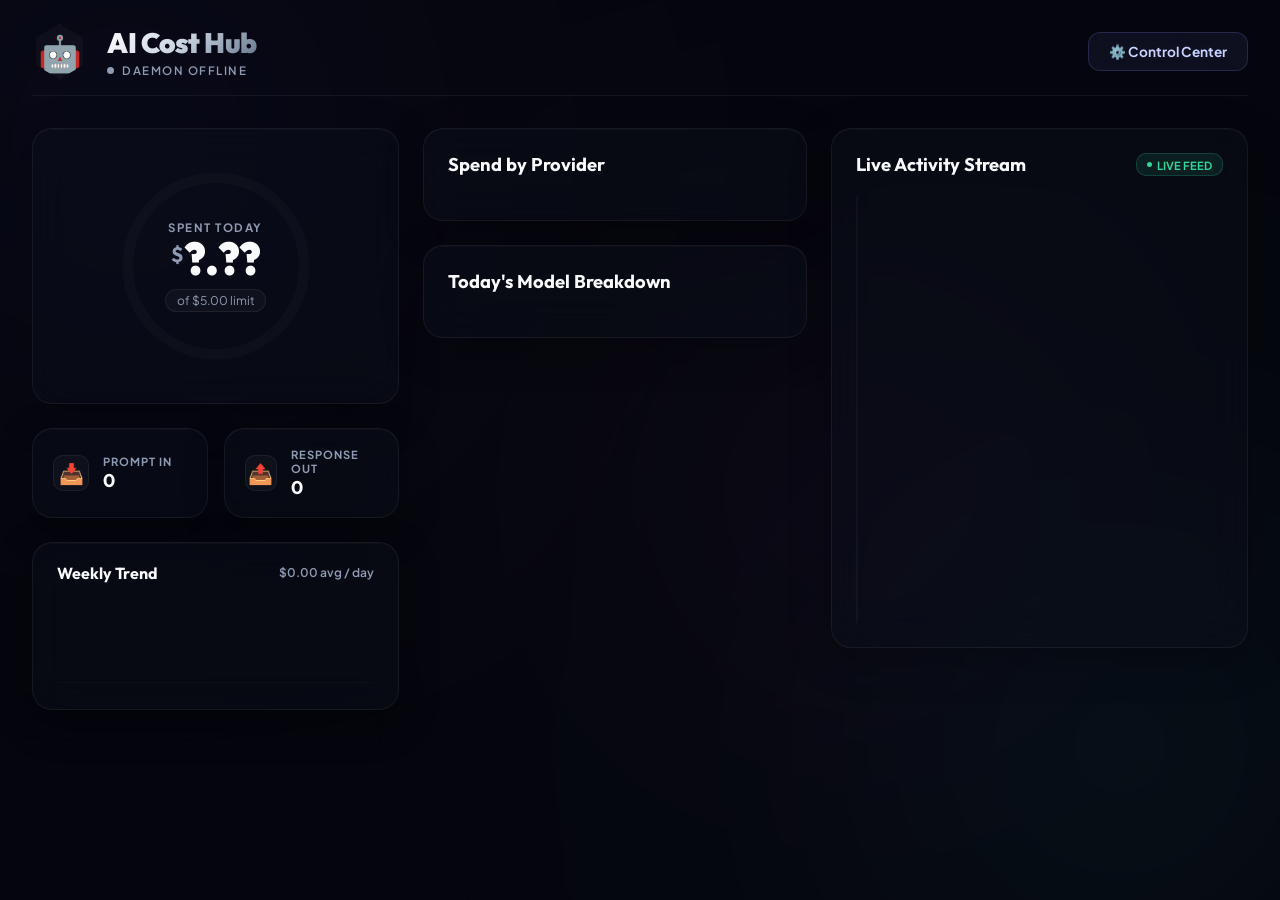
==== index.html @ 73c2254a "Initial commit: AI Usage Cost Tracker application with native menu bar GUI and redesigned glassmorph" ====
<!DOCTYPE html>
<html lang="en">
<head>
    <meta charset="UTF-8">
    <meta name="viewport" content="width=device-width, initial-scale=1.0">
    <title>AI Cost Hub</title>
    <link rel="preconnect" href="https://fonts.googleapis.com">
    <link rel="preconnect" href="https://fonts.gstatic.com" crossorigin>
    <link href="https://fonts.googleapis.com/css2?family=Outfit:wght@300;400;500;700;900&family=Plus+Jakarta+Sans:wght@300;400;600;700&display=swap" rel="stylesheet">
    <link rel="stylesheet" href="index.css">
</head>
<body class="dark-theme">
    <!-- Shifting background orbs -->
    <div class="glass-bg">
        <div class="orb orb-1"></div>
        <div class="orb orb-2"></div>
        <div class="orb orb-3"></div>
    </div>

    <div class="app-wrapper">
        <!-- Header -->
        <header class="main-header">
            <div class="header-brand">
                <div class="icon-hexagon">🤖</div>
                <div class="brand-info">
                    <h1>AI Cost Hub</h1>
                    <div class="status-indicator">
                        <span id="statusOrb" class="status-orb glowing-green"></span>
                        <span id="statusText" class="status-label">Active Monitoring</span>
                    </div>
                </div>
            </div>
            <div class="header-actions">
                <button id="toggleSettingsBtn" class="btn btn-glass-primary">⚙️ Control Center</button>
            </div>
        </header>

        <!-- 3-Column Dashboard Layout -->
        <main class="hub-grid">
            <!-- Left: Hero Analytics (Budget & Trend) -->
            <section class="grid-column column-hero">
                <!-- Radial Budget Ring -->
                <div class="card card-radial-spend">
                    <div class="dial-wrapper">
                        <svg class="radial-svg" viewBox="0 0 100 100">
                            <circle class="track-bg" cx="50" cy="50" r="42"></circle>
                            <circle id="progressCircle" class="track-progress" cx="50" cy="50" r="42"></circle>
                        </svg>
                        <div class="dial-content">
                            <span class="currency-tag">Spent Today</span>
                            <div class="readout-wrapper">
                                <span class="neon-dollar">$</span>
                                <h2 id="todayCost" class="glowing-text">0.00</h2>
                            </div>
                            <span class="budget-limit">of $<span id="dailyBudgetLabel">5.00</span> limit</span>
                        </div>
                    </div>
                </div>

                <!-- Primary Metrics Pills -->
                <div class="compact-metrics">
                    <div class="card card-mini-metric">
                        <span class="emoji">📥</span>
                        <div class="metric-text">
                            <h4>Prompt In</h4>
                            <p id="totalInputTokens">0</p>
                        </div>
                    </div>
                    <div class="card card-mini-metric">
                        <span class="emoji">📤</span>
                        <div class="metric-text">
                            <h4>Response Out</h4>
                            <p id="totalOutputTokens">0</p>
                        </div>
                    </div>
                </div>

                <!-- 7-Day Trend Sparkline -->
                <div class="card card-sparkline">
                    <div class="sparkline-header">
                        <h3>Weekly Trend</h3>
                        <span id="weeklyAverage" class="sparkline-subtext">$0.00 avg / day</span>
                    </div>
                    <div class="sparkline-container">
                        <svg id="trendSvg" viewBox="0 0 300 100" preserveAspectRatio="none">
                            <defs>
                                <linearGradient id="sparklineGrad" x1="0" y1="0" x2="0" y2="1">
                                    <stop offset="0%" stop-color="var(--color-primary)" stop-opacity="0.25"></stop>
                                    <stop offset="100%" stop-color="var(--color-primary)" stop-opacity="0.00"></stop>
                                </linearGradient>
                            </defs>
                            <path id="trendArea" fill="url(#sparklineGrad)" d=""></path>
                            <path id="trendPath" fill="none" stroke="var(--color-primary)" stroke-width="2.5" stroke-linecap="round" d=""></path>
                        </svg>
                        <div class="sparkline-days" id="sparklineDays">
                            <!-- Filled dynamically by JS -->
                        </div>
                    </div>
                </div>
            </section>

            <!-- Center: Spend Distribution & Share -->
            <section class="grid-column column-insights">
                <!-- Providers Progress -->
                <div class="card card-providers">
                    <h3>Spend by Provider</h3>
                    <div class="providers-stack" id="providersList">
                        <!-- Filled by JS -->
                    </div>
                </div>

                <!-- Models Bar Chart -->
                <div class="card card-models-bar">
                    <h3>Today's Model Breakdown</h3>
                    <div class="chart-scroll-area" id="modelsBreakdownChart">
                        <!-- Filled by JS -->
                    </div>
                </div>
            </section>

            <!-- Right: Real-time Activity Timeline -->
            <section class="grid-column column-timeline">
                <div class="card card-timeline">
                    <div class="card-timeline-header">
                        <h3>Live Activity Stream</h3>
                        <span class="live-tag"><span class="pulse-dot"></span> Live Feed</span>
                    </div>
                    <div class="timeline-container" id="activityTimeline">
                        <!-- Vertical timeline list filled by JS -->
                    </div>
                </div>
            </section>
        </main>
    </div>

    <!-- Slide-out Control Center Drawer -->
    <div id="settingsDrawer" class="drawer-overlay">
        <div class="drawer-panel">
            <header class="drawer-header">
                <h2>Control Center</h2>
                <button id="closeSettingsBtn" class="btn-close">✕</button>
            </header>

            <div class="drawer-content">
                <!-- Config Budget -->
                <div class="drawer-section">
                    <h3>Budget Allocation</h3>
                    <form id="configForm" class="drawer-form">
                        <div class="form-row">
                            <div class="input-glow-group">
                                <span class="prefix">$</span>
                                <input type="number" step="0.01" min="0.10" id="dailyBudgetInput" placeholder="5.00">
                            </div>
                            <button type="submit" class="btn btn-primary">Save Limit</button>
                        </div>
                    </form>
                </div>

                <!-- Pricing Overrides -->
                <div class="drawer-section">
                    <h3>Model Rate Overrides</h3>
                    <form id="overrideForm" class="override-drawer-form">
                        <input type="text" id="overrideModel" placeholder="Model Name (e.g. gpt-4o)" required>
                        <div class="input-grid-row">
                            <div class="input-glow-group-sm">
                                <input type="number" step="0.01" id="overrideInputRate" placeholder="Input $/M" required>
                            </div>
                            <div class="input-glow-group-sm">
                                <input type="number" step="0.01" id="overrideOutputRate" placeholder="Output $/M" required>
                            </div>
                        </div>
                        <button type="submit" class="btn btn-secondary-glow">+ Register Override</button>
                    </form>

                    <div class="overrides-scroll-list">
                        <table class="drawer-table">
                            <thead>
                                <tr>
                                    <th>Model</th>
                                    <th>In ($/M)</th>
                                    <th>Out ($/M)</th>
                                    <th></th>
                                </tr>
                            </thead>
                            <tbody id="overridesList">
                                <!-- Filled by JS -->
                            </tbody>
                        </table>
                    </div>
                </div>

                <!-- Action Triggers -->
                <div class="drawer-section drawer-actions-section">
                    <h3>Maintenance Controls</h3>
                    <div class="drawer-action-buttons">
                        <button id="syncBtn" class="btn btn-action-secondary">🔄 Sync Claude Logs</button>
                        <button id="resetBtn" class="btn btn-action-danger">🗑️ Clear Today's Stats</button>
                    </div>
                </div>
            </div>
        </div>
    </div>

    <!-- Script Import -->
    <script src="dashboard.js"></script>
</body>
</html>
---- index.css ----
/* AI Cost Hub - Core Design System & Styling */

:root {
    /* Color Palette */
    --bg-void: #05060d;
    --card-fill: rgba(13, 17, 28, 0.45);
    --card-border: rgba(255, 255, 255, 0.06);
    --card-border-glow: rgba(99, 102, 241, 0.15);
    
    --text-main: #f8fafc;
    --text-muted: #8e9bb3;
    
    --color-primary: #818cf8; /* Electric Indigo */
    --color-primary-glow: rgba(129, 140, 248, 0.35);
    
    --color-success: #34d399; /* Mint Green */
    --color-success-glow: rgba(52, 211, 153, 0.25);
    
    --color-warning: #fbbf24; /* Amber Gold */
    --color-warning-glow: rgba(251, 191, 36, 0.25);
    
    --color-danger: #f87171; /* Coral Red */
    --color-danger-glow: rgba(248, 113, 113, 0.25);
    
    /* Provider Specific Accents */
    --color-openai: #10b981;
    --color-anthropic: #8b5cf6;
    --color-gemini: #3b82f6;
    --color-openrouter: #f59e0b;
    --color-claudecode: #ec4899;
    
    /* Typography */
    --font-header: 'Outfit', sans-serif;
    --font-body: 'Plus Jakarta Sans', sans-serif;
    
    /* Timing */
    --transition-premium: all 0.4s cubic-bezier(0.16, 1, 0.3, 1);
}

/* Base Setup */
* {
    box-sizing: border-box;
    margin: 0;
    padding: 0;
}

body {
    background-color: var(--bg-void);
    color: var(--text-main);
    font-family: var(--font-body);
    min-height: 100vh;
    overflow-x: hidden;
    position: relative;
}

/* Background Glowing Orbs */
.glass-bg {
    position: fixed;
    top: 0;
    left: 0;
    width: 100vw;
    height: 100vh;
    z-index: -2;
    overflow: hidden;
    pointer-events: none;
}

.orb {
    position: absolute;
    border-radius: 50%;
    filter: blur(140px);
    opacity: 0.12;
    mix-blend-mode: screen;
}

.orb-1 {
    width: 50vw;
    height: 50vw;
    background: radial-gradient(circle, #4f46e5 0%, transparent 70%);
    top: -20vh;
    left: -15vw;
}

.orb-2 {
    width: 45vw;
    height: 45vw;
    background: radial-gradient(circle, #06b6d4 0%, transparent 70%);
    bottom: -15vh;
    right: -10vw;
}

.orb-3 {
    width: 35vw;
    height: 35vw;
    background: radial-gradient(circle, #d946ef 0%, transparent 70%);
    top: 30vh;
    left: 50vw;
}

/* App Wrapper Layout */
.app-wrapper {
    max-width: 1380px;
    margin: 0 auto;
    padding: 1.5rem 2rem;
    display: flex;
    flex-direction: column;
    gap: 1.5rem;
}

/* Header Redesign */
.main-header {
    display: flex;
    justify-content: space-between;
    align-items: center;
    border-bottom: 1px solid var(--card-border);
    padding-bottom: 1rem;
    margin-bottom: 0.5rem;
}

.header-brand {
    display: flex;
    align-items: center;
    gap: 1.25rem;
}

.icon-hexagon {
    font-size: 2.2rem;
    width: 55px;
    height: 55px;
    background: rgba(255, 255, 255, 0.03);
    border: 1px solid var(--card-border);
    clip-path: polygon(50% 0%, 93% 25%, 93% 75%, 50% 100%, 7% 75%, 7% 25%);
    display: flex;
    align-items: center;
    justify-content: center;
    box-shadow: 0 8px 32px rgba(0, 0, 0, 0.2);
}

.brand-info h1 {
    font-family: var(--font-header);
    font-weight: 900;
    font-size: 1.75rem;
    letter-spacing: -0.5px;
    background: linear-gradient(135deg, #ffffff 0%, #cbd5e1 50%, #64748b 100%);
    -webkit-background-clip: text;
    -webkit-text-fill-color: transparent;
}

.status-indicator {
    display: flex;
    align-items: center;
    gap: 0.5rem;
    margin-top: 0.15rem;
}

.status-orb {
    width: 7px;
    height: 7px;
    border-radius: 50%;
}

.glowing-green {
    background-color: var(--color-success);
    box-shadow: 0 0 10px var(--color-success);
}

.status-label {
    font-size: 0.72rem;
    text-transform: uppercase;
    letter-spacing: 1.5px;
    color: var(--text-muted);
    font-weight: 600;
}

/* Premium Card Architecture */
.card {
    background: var(--card-fill);
    border: 1px solid var(--card-border);
    backdrop-filter: blur(20px);
    -webkit-backdrop-filter: blur(20px);
    border-radius: 20px;
    padding: 1.5rem;
    box-shadow: 0 12px 40px rgba(0, 0, 0, 0.25),
                inset 0 1px 1px rgba(255, 255, 255, 0.03);
    transition: var(--transition-premium);
}

.card:hover {
    border-color: var(--card-border-glow);
    box-shadow: 0 16px 48px rgba(0, 0, 0, 0.35),
                inset 0 1px 1px rgba(255, 255, 255, 0.06);
}

/* Hub Grid Layout */
.hub-grid {
    display: grid;
    grid-template-columns: 1.1fr 1.15fr 1.25fr;
    gap: 1.5rem;
}

@media (max-width: 1100px) {
    .hub-grid {
        grid-template-columns: 1fr 1fr;
    }
    .column-timeline {
        grid-column: span 2;
    }
}

@media (max-width: 750px) {
    .hub-grid {
        grid-template-columns: 1fr;
    }
    .column-timeline, .column-insights {
        grid-column: span 1;
    }
}

.grid-column {
    display: flex;
    flex-direction: column;
    gap: 1.5rem;
}

/* Column 1: Hero Dial & Metrics */
.card-radial-spend {
    display: flex;
    align-items: center;
    justify-content: center;
    padding: 2rem 1.5rem;
}

.dial-wrapper {
    position: relative;
    width: 210px;
    height: 210px;
    display: flex;
    align-items: center;
    justify-content: center;
}

.radial-svg {
    transform: rotate(-90deg);
    width: 100%;
    height: 100%;
}

.track-bg {
    fill: none;
    stroke: rgba(255, 255, 255, 0.02);
    stroke-width: 5;
}

.track-progress {
    fill: none;
    stroke: var(--color-primary);
    stroke-width: 5;
    stroke-linecap: round;
    stroke-dasharray: 263.89; /* 2 * pi * 42 */
    stroke-dashoffset: 263.89;
    transition: stroke-dashoffset 0.9s cubic-bezier(0.16, 1, 0.3, 1),
                stroke 0.4s ease;
    filter: drop-shadow(0 0 5px var(--color-primary-glow));
}

.dial-content {
    position: absolute;
    display: flex;
    flex-direction: column;
    align-items: center;
    text-align: center;
}

.currency-tag {
    font-size: 0.72rem;
    text-transform: uppercase;
    letter-spacing: 1.5px;
    color: var(--text-muted);
    font-weight: 700;
}

.readout-wrapper {
    display: flex;
    align-items: flex-start;
    margin-top: 0.15rem;
}

.neon-dollar {
    font-size: 1.3rem;
    font-family: var(--font-header);
    color: var(--text-muted);
    font-weight: 700;
    margin-top: 0.25rem;
    margin-right: 0.05rem;
}

.glowing-text {
    font-family: var(--font-header);
    font-size: 2.8rem;
    font-weight: 900;
    line-height: 1;
    letter-spacing: -1px;
}

.budget-limit {
    font-size: 0.75rem;
    color: var(--text-muted);
    margin-top: 0.4rem;
    background: rgba(255, 255, 255, 0.03);
    padding: 0.2rem 0.65rem;
    border-radius: 20px;
    border: 1px solid var(--card-border);
}

/* Compact Metrics Row */
.compact-metrics {
    display: grid;
    grid-template-columns: 1fr 1fr;
    gap: 1rem;
}

.card-mini-metric {
    display: flex;
    align-items: center;
    gap: 0.85rem;
    padding: 1.1rem 1.25rem;
}

.card-mini-metric .emoji {
    font-size: 1.25rem;
    width: 36px;
    height: 36px;
    border-radius: 10px;
    display: flex;
    align-items: center;
    justify-content: center;
    background: rgba(255, 255, 255, 0.03);
    border: 1px solid var(--card-border);
}

.metric-text h4 {
    font-size: 0.7rem;
    text-transform: uppercase;
    letter-spacing: 1px;
    color: var(--text-muted);
}

.metric-text p {
    font-family: var(--font-header);
    font-size: 1.15rem;
    font-weight: 700;
    margin-top: 0.1rem;
}

/* 7-Day Sparkline */
.card-sparkline {
    padding: 1.25rem 1.5rem;
}

.sparkline-header {
    display: flex;
    justify-content: space-between;
    align-items: center;
    margin-bottom: 1rem;
}

.sparkline-header h3 {
    font-family: var(--font-header);
    font-size: 1rem;
    font-weight: 700;
}

.sparkline-subtext {
    font-size: 0.75rem;
    color: var(--text-muted);
    font-weight: 600;
}

.sparkline-container {
    height: 90px;
    position: relative;
    display: flex;
    flex-direction: column;
    justify-content: space-between;
}

#trendSvg {
    width: 100%;
    height: 70px;
}

.sparkline-days {
    display: flex;
    justify-content: space-between;
    font-size: 0.65rem;
    color: var(--text-muted);
    font-weight: 700;
    padding-top: 0.35rem;
    border-top: 1px solid rgba(255, 255, 255, 0.02);
}

.sparkline-days span {
    width: 14%;
    text-align: center;
}

/* Column 2: Insights (Providers & Model Bars) */
.card-providers h3, .card-models-bar h3 {
    font-family: var(--font-header);
    font-size: 1.15rem;
    font-weight: 700;
    margin-bottom: 1.25rem;
}

.providers-stack {
    display: flex;
    flex-direction: column;
    gap: 0.85rem;
}

.provider-row-item {
    background: rgba(255, 255, 255, 0.01);
    border: 1px solid var(--card-border);
    padding: 0.85rem 1rem;
    border-radius: 14px;
    display: flex;
    align-items: center;
    justify-content: space-between;
    transition: var(--transition-premium);
}

.provider-row-item:hover {
    background: rgba(255, 255, 255, 0.02);
}

.prov-info {
    display: flex;
    align-items: center;
    gap: 0.75rem;
}

.prov-indicator {
    width: 8px;
    height: 8px;
    border-radius: 50%;
}

.prov-name {
    font-size: 0.88rem;
    font-weight: 600;
}

.prov-right {
    text-align: right;
}

.prov-cost {
    font-family: var(--font-header);
    font-size: 1rem;
    font-weight: 700;
}

.prov-subtext {
    font-size: 0.65rem;
    color: var(--text-muted);
    margin-top: 0.05rem;
}

/* Scrollable chart bars area */
.chart-scroll-area {
    display: flex;
    flex-direction: column;
    gap: 0.85rem;
    max-height: 230px;
    overflow-y: auto;
    padding-right: 0.25rem;
}

/* Custom Scrollbars */
.chart-scroll-area::-webkit-scrollbar, .timeline-container::-webkit-scrollbar, .overrides-scroll-list::-webkit-scrollbar {
    width: 4px;
}

.chart-scroll-area::-webkit-scrollbar-thumb, .timeline-container::-webkit-scrollbar-thumb, .overrides-scroll-list::-webkit-scrollbar-thumb {
    background: rgba(255, 255, 255, 0.08);
    border-radius: 10px;
}

.model-bar-item {
    display: flex;
    flex-direction: column;
    gap: 0.3rem;
}

.model-bar-text {
    display: flex;
    justify-content: space-between;
    font-size: 0.78rem;
}

.model-bar-text .cost {
    font-family: var(--font-header);
    font-weight: 700;
}

.bar-track {
    background: rgba(255, 255, 255, 0.02);
    border: 1px solid var(--card-border);
    height: 8px;
    border-radius: 4px;
    overflow: hidden;
}

.bar-fill {
    height: 100%;
    border-radius: 4px;
    width: 0;
    transition: width 0.8s cubic-bezier(0.16, 1, 0.3, 1);
}

/* Column 3: Live Timeline Stream */
.card-timeline {
    height: 100%;
    display: flex;
    flex-direction: column;
    max-height: 520px;
}

.card-timeline-header {
    display: flex;
    justify-content: space-between;
    align-items: center;
    margin-bottom: 1.25rem;
}

.card-timeline-header h3 {
    font-family: var(--font-header);
    font-size: 1.15rem;
    font-weight: 700;
}

.live-tag {
    font-size: 0.7rem;
    text-transform: uppercase;
    font-weight: 700;
    color: var(--color-success);
    background: rgba(52, 211, 153, 0.1);
    border: 1px solid rgba(52, 211, 153, 0.2);
    padding: 0.2rem 0.6rem;
    border-radius: 10px;
    display: flex;
    align-items: center;
    gap: 0.35rem;
}

.pulse-dot {
    width: 5px;
    height: 5px;
    background-color: var(--color-success);
    border-radius: 50%;
    animation: pulse 1.6s infinite;
}

@keyframes pulse {
    0% { transform: scale(0.95); box-shadow: 0 0 0 0 rgba(52, 211, 153, 0.7); }
    70% { transform: scale(1); box-shadow: 0 0 0 5px rgba(52, 211, 153, 0); }
    100% { transform: scale(0.95); box-shadow: 0 0 0 0 rgba(52, 211, 153, 0); }
}

.timeline-container {
    flex: 1;
    overflow-y: auto;
    display: flex;
    flex-direction: column;
    gap: 1.25rem;
    position: relative;
    padding-left: 1rem;
    border-left: 2px solid rgba(255, 255, 255, 0.03);
}

.timeline-node {
    position: relative;
    animation: slideIn 0.4s ease-out;
}

@keyframes slideIn {
    from { opacity: 0; transform: translateY(10px); }
    to { opacity: 1; transform: translateY(0); }
}

.timeline-node::before {
    content: '';
    position: absolute;
    left: -1.45rem;
    top: 0.75rem;
    width: 10px;
    height: 10px;
    border-radius: 50%;
    background: var(--bg-void);
    border: 2.5px solid var(--color-primary);
    box-shadow: 0 0 8px var(--color-primary-glow);
    z-index: 1;
}

.node-card {
    background: rgba(255, 255, 255, 0.015);
    border: 1px solid var(--card-border);
    padding: 0.85rem 1rem;
    border-radius: 14px;
    display: flex;
    flex-direction: column;
    gap: 0.5rem;
}

.node-meta {
    display: flex;
    justify-content: space-between;
    font-size: 0.68rem;
    color: var(--text-muted);
    font-weight: 600;
}

.node-meta .time {
    color: var(--color-primary);
}

.node-model {
    font-size: 0.8rem;
    font-weight: 700;
    word-break: break-all;
}

.node-details {
    display: flex;
    justify-content: space-between;
    align-items: center;
    border-top: 1px solid rgba(255, 255, 255, 0.02);
    padding-top: 0.4rem;
    margin-top: 0.1rem;
}

.node-tokens {
    font-size: 0.65rem;
    color: var(--text-muted);
}

.node-cost {
    font-family: var(--font-header);
    font-size: 0.85rem;
    font-weight: 800;
    color: var(--text-main);
    background: rgba(255, 255, 255, 0.05);
    padding: 0.1rem 0.45rem;
    border-radius: 8px;
    border: 1px solid var(--card-border);
}

/* Button & UI Action Aesthetics */
.btn {
    border-radius: 12px;
    padding: 0.6rem 1.25rem;
    font-family: var(--font-body);
    font-weight: 700;
    font-size: 0.85rem;
    border: 1px solid transparent;
    cursor: pointer;
    transition: var(--transition-premium);
    display: inline-flex;
    align-items: center;
    gap: 0.5rem;
}

.btn-glass-primary {
    background: rgba(129, 140, 248, 0.08);
    border-color: rgba(129, 140, 248, 0.2);
    color: #c7d2fe;
    backdrop-filter: blur(8px);
}

.btn-glass-primary:hover {
    background: rgba(129, 140, 248, 0.18);
    border-color: rgba(129, 140, 248, 0.35);
    box-shadow: 0 0 16px rgba(129, 140, 248, 0.15);
}

.btn-primary {
    background: var(--color-primary);
    color: var(--bg-void);
    box-shadow: 0 4px 14px var(--color-primary-glow);
}

.btn-primary:hover {
    background: #a5b4fc;
    box-shadow: 0 6px 20px rgba(129, 140, 248, 0.5);
    transform: translateY(-1px);
}

.btn-secondary-glow {
    background: rgba(255, 255, 255, 0.02);
    border-color: var(--card-border);
    color: var(--text-main);
    width: 100%;
}

.btn-secondary-glow:hover {
    background: rgba(255, 255, 255, 0.05);
    border-color: rgba(255, 255, 255, 0.15);
}

.btn-action-secondary {
    background: rgba(255, 255, 255, 0.02);
    border-color: var(--card-border);
    color: var(--text-main);
    padding: 0.5rem 1rem;
    font-size: 0.78rem;
}

.btn-action-secondary:hover {
    background: rgba(255, 255, 255, 0.05);
}

.btn-action-danger {
    background: rgba(248, 113, 113, 0.08);
    border-color: rgba(248, 113, 113, 0.2);
    color: #fecaca;
    padding: 0.5rem 1rem;
    font-size: 0.78rem;
}

.btn-action-danger:hover {
    background: var(--color-danger);
    color: var(--bg-void);
    box-shadow: 0 4px 12px var(--color-danger-glow);
}

/* Control Drawer Slide-out UI */
.drawer-overlay {
    position: fixed;
    top: 0;
    left: 0;
    width: 100vw;
    height: 100vh;
    background: rgba(3, 4, 9, 0.6);
    backdrop-filter: blur(10px);
    -webkit-backdrop-filter: blur(10px);
    z-index: 100;
    opacity: 0;
    pointer-events: none;
    transition: opacity 0.4s ease;
}

.drawer-overlay.active {
    opacity: 1;
    pointer-events: auto;
}

.drawer-panel {
    position: absolute;
    top: 0;
    right: 0;
    width: 380px;
    height: 100%;
    background: rgba(10, 12, 22, 0.85);
    border-left: 1px solid var(--card-border);
    backdrop-filter: blur(30px);
    -webkit-backdrop-filter: blur(30px);
    box-shadow: -20px 0 60px rgba(0, 0, 0, 0.6);
    display: flex;
    flex-direction: column;
    transform: translateX(100%);
    transition: transform 0.4s cubic-bezier(0.16, 1, 0.3, 1);
}

.drawer-overlay.active .drawer-panel {
    transform: translateX(0);
}

@media (max-width: 420px) {
    .drawer-panel {
        width: 100%;
    }
}

.drawer-header {
    display: flex;
    justify-content: space-between;
    align-items: center;
    padding: 1.75rem;
    border-bottom: 1px solid var(--card-border);
}

.drawer-header h2 {
    font-family: var(--font-header);
    font-size: 1.35rem;
    font-weight: 800;
}

.btn-close {
    background: none;
    border: none;
    font-size: 1.25rem;
    color: var(--text-muted);
    cursor: pointer;
    transition: var(--transition-premium);
}

.btn-close:hover {
    color: var(--text-main);
    transform: scale(1.1);
}

.drawer-content {
    flex: 1;
    overflow-y: auto;
    padding: 1.75rem;
    display: flex;
    flex-direction: column;
    gap: 2rem;
}

.drawer-section {
    display: flex;
    flex-direction: column;
    gap: 1rem;
}

.drawer-section h3 {
    font-family: var(--font-header);
    font-size: 0.95rem;
    text-transform: uppercase;
    letter-spacing: 1.5px;
    color: var(--text-muted);
    border-left: 3px solid var(--color-primary);
    padding-left: 0.65rem;
}

/* Glow inputs styling */
.form-row {
    display: flex;
    gap: 0.5rem;
}

.input-glow-group {
    position: relative;
    display: flex;
    align-items: center;
    flex: 1;
}

.input-glow-group .prefix {
    position: absolute;
    left: 0.85rem;
    color: var(--text-muted);
    font-weight: 600;
}

.input-glow-group input {
    padding-left: 1.85rem;
}

input[type="number"], input[type="text"] {
    width: 100%;
    background: rgba(0, 0, 0, 0.4);
    border: 1px solid var(--card-border);
    color: var(--text-main);
    border-radius: 12px;
    padding: 0.65rem 0.85rem;
    font-family: var(--font-body);
    font-size: 0.88rem;
    transition: var(--transition-premium);
}

input[type="number"]:focus, input[type="text"]:focus {
    outline: none;
    border-color: var(--color-primary);
    box-shadow: 0 0 12px var(--color-primary-glow);
}

.override-drawer-form {
    display: flex;
    flex-direction: column;
    gap: 0.6rem;
}

.input-grid-row {
    display: grid;
    grid-template-columns: 1fr 1fr;
    gap: 0.5rem;
}

.overrides-scroll-list {
    max-height: 160px;
    overflow-y: auto;
    border: 1px solid var(--card-border);
    border-radius: 12px;
    background: rgba(0, 0, 0, 0.2);
}

.drawer-table {
    width: 100%;
    border-collapse: collapse;
    font-size: 0.75rem;
    text-align: left;
}

.drawer-table th, .drawer-table td {
    padding: 0.5rem 0.75rem;
    border-bottom: 1px solid var(--card-border);
}

.drawer-table th {
    background: rgba(0, 0, 0, 0.25);
    color: var(--text-muted);
    text-transform: uppercase;
    font-size: 0.65rem;
    letter-spacing: 0.5px;
}

.drawer-table tbody tr:last-child td {
    border-bottom: none;
}

.drawer-table button {
    background: none;
    border: none;
    color: var(--color-danger);
    cursor: pointer;
    font-size: 0.85rem;
    transition: var(--transition-premium);
}

.drawer-table button:hover {
    transform: scale(1.2);
}

.drawer-action-buttons {
    display: flex;
    flex-direction: column;
    gap: 0.75rem;
}
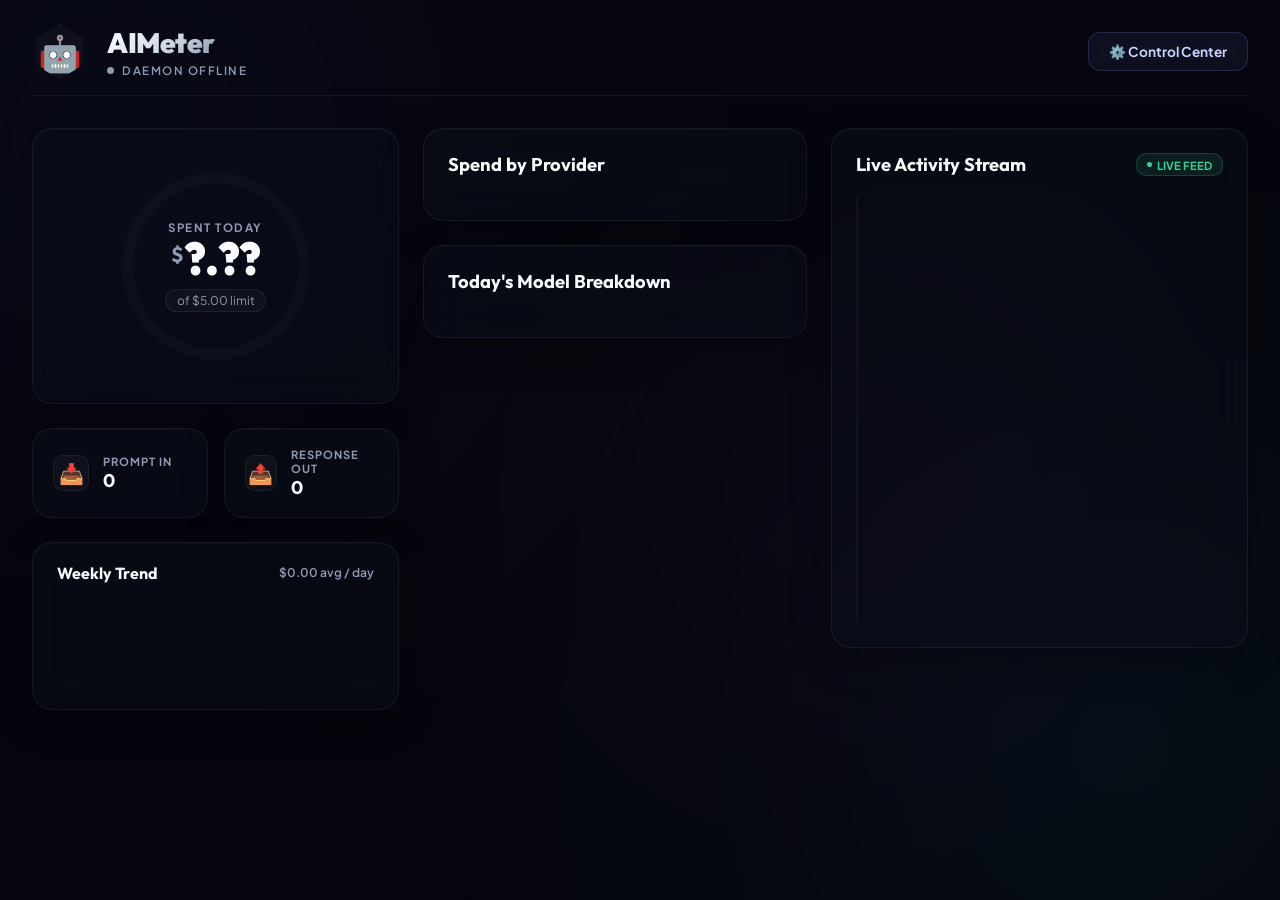
==== commit f8052110: "Rename project to AIMeter and migrate storage paths" ====
--- a/index.html
+++ b/index.html
@@ -3,7 +3,7 @@
 <head>
     <meta charset="UTF-8">
     <meta name="viewport" content="width=device-width, initial-scale=1.0">
-    <title>AI Cost Hub</title>
+    <title>AIMeter</title>
     <link rel="preconnect" href="https://fonts.googleapis.com">
     <link rel="preconnect" href="https://fonts.gstatic.com" crossorigin>
     <link href="https://fonts.googleapis.com/css2?family=Outfit:wght@300;400;500;700;900&family=Plus+Jakarta+Sans:wght@300;400;600;700&display=swap" rel="stylesheet">
@@ -23,7 +23,7 @@
             <div class="header-brand">
                 <div class="icon-hexagon">🤖</div>
                 <div class="brand-info">
-                    <h1>AI Cost Hub</h1>
+                    <h1>AIMeter</h1>
                     <div class="status-indicator">
                         <span id="statusOrb" class="status-orb glowing-green"></span>
                         <span id="statusText" class="status-label">Active Monitoring</span>
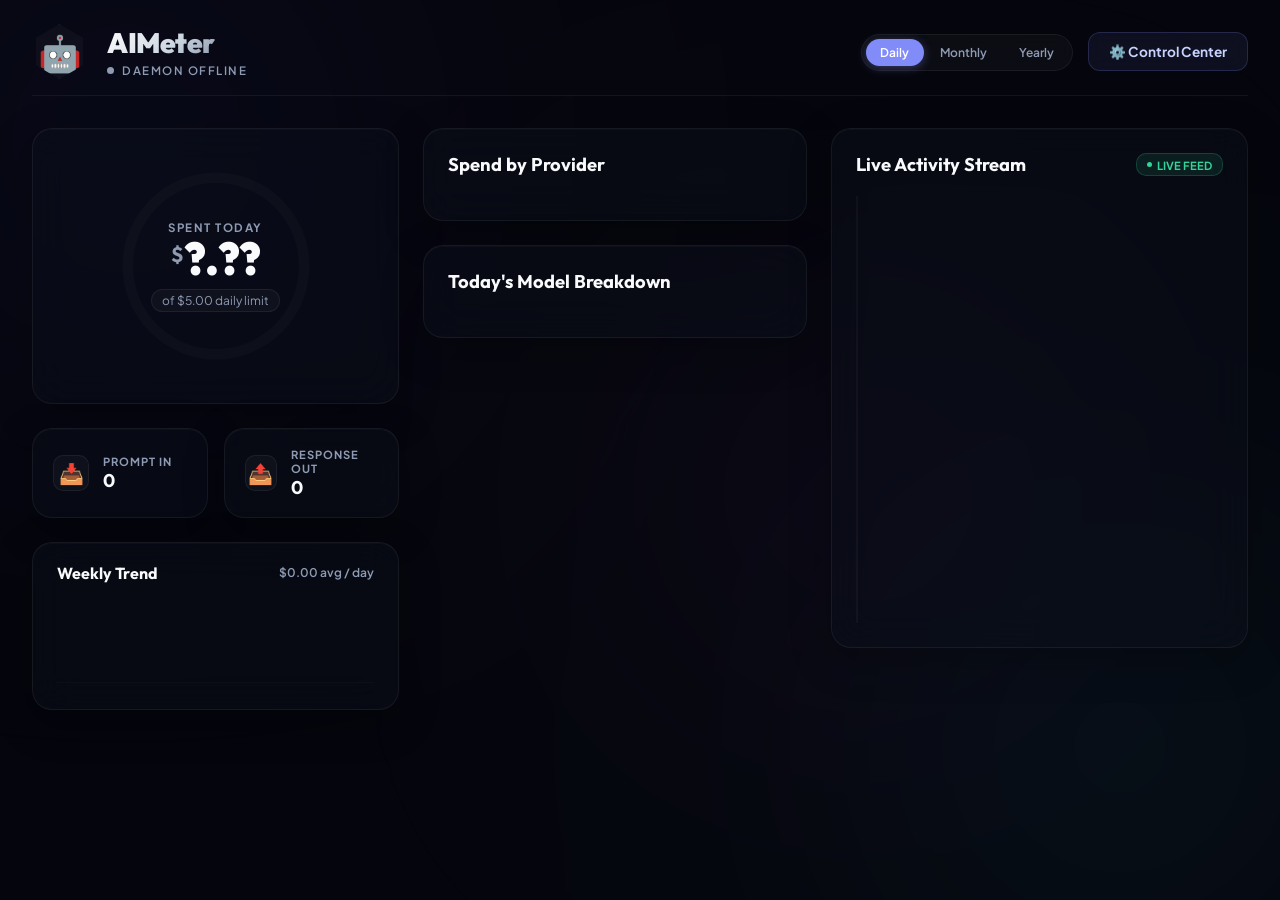
==== commit 3a8a24c6: "feat: implement daily/monthly/yearly timeframe toggle selector and historical trend charts" ====
--- a/index.html
+++ b/index.html
@@ -31,6 +31,11 @@
                 </div>
             </div>
             <div class="header-actions">
+                <div class="timeframe-selector">
+                    <button id="timeframe-day" class="timeframe-btn active">Daily</button>
+                    <button id="timeframe-month" class="timeframe-btn">Monthly</button>
+                    <button id="timeframe-year" class="timeframe-btn">Yearly</button>
+                </div>
                 <button id="toggleSettingsBtn" class="btn btn-glass-primary">⚙️ Control Center</button>
             </div>
         </header>
@@ -47,12 +52,12 @@
                             <circle id="progressCircle" class="track-progress" cx="50" cy="50" r="42"></circle>
                         </svg>
                         <div class="dial-content">
-                            <span class="currency-tag">Spent Today</span>
+                            <span id="spendPeriodLabel" class="currency-tag">Spent Today</span>
                             <div class="readout-wrapper">
                                 <span class="neon-dollar">$</span>
                                 <h2 id="todayCost" class="glowing-text">0.00</h2>
                             </div>
-                            <span class="budget-limit">of $<span id="dailyBudgetLabel">5.00</span> limit</span>
+                            <span class="budget-limit">of $<span id="budgetLimitLabel">5.00</span> <span id="budgetPeriodLabel">daily</span> limit</span>
                         </div>
                     </div>
                 </div>
@@ -78,8 +83,8 @@
                 <!-- 7-Day Trend Sparkline -->
                 <div class="card card-sparkline">
                     <div class="sparkline-header">
-                        <h3>Weekly Trend</h3>
-                        <span id="weeklyAverage" class="sparkline-subtext">$0.00 avg / day</span>
+                        <h3 id="trendTitle">Weekly Trend</h3>
+                        <span id="trendAverage" class="sparkline-subtext">$0.00 avg / day</span>
                     </div>
                     <div class="sparkline-container">
                         <svg id="trendSvg" viewBox="0 0 300 100" preserveAspectRatio="none">
--- a/index.css
+++ b/index.css
@@ -172,6 +172,43 @@
     font-weight: 600;
 }
 
+/* Timeframe Selector Capsule */
+.timeframe-selector {
+    display: inline-flex;
+    background: rgba(255, 255, 255, 0.03);
+    border: 1px solid var(--card-border);
+    padding: 0.25rem;
+    border-radius: 20px;
+    gap: 0.15rem;
+    backdrop-filter: blur(8px);
+    margin-right: 0.75rem;
+}
+
+.timeframe-btn {
+    background: transparent;
+    border: none;
+    outline: none;
+    color: var(--text-muted);
+    font-family: var(--font-body);
+    font-size: 0.75rem;
+    font-weight: 600;
+    padding: 0.35rem 0.9rem;
+    border-radius: 16px;
+    cursor: pointer;
+    transition: var(--transition-premium);
+}
+
+.timeframe-btn:hover {
+    color: var(--text-main);
+    background: rgba(255, 255, 255, 0.03);
+}
+
+.timeframe-btn.active {
+    color: #ffffff;
+    background: var(--color-primary);
+    box-shadow: 0 2px 10px var(--color-primary-glow);
+}
+
 /* Premium Card Architecture */
 .card {
     background: var(--card-fill);
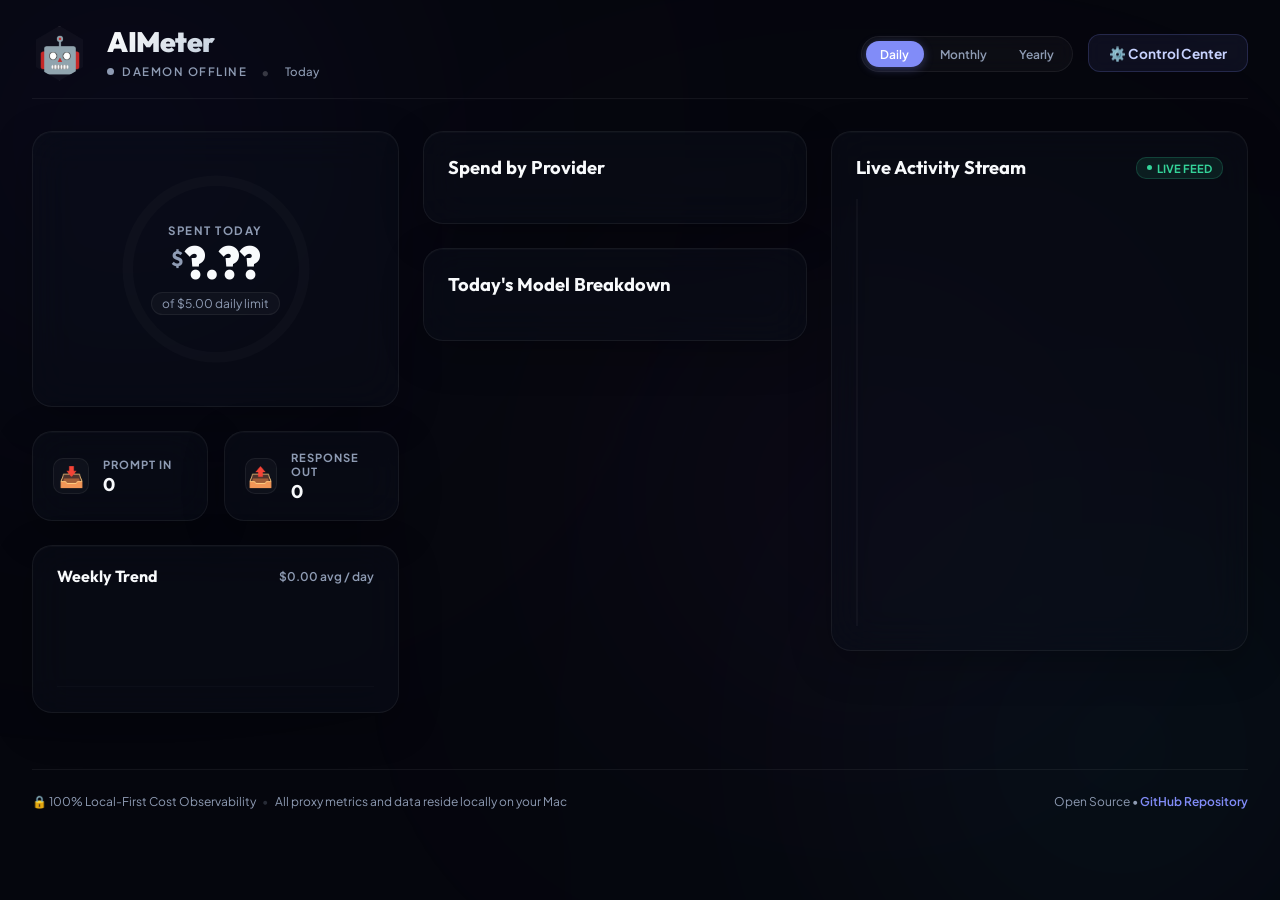
==== commit 2d6c134e: "feat: implement security and privacy trust enhancements including dynamic date range labels and tran" ====
--- a/index.html
+++ b/index.html
@@ -27,6 +27,8 @@
                     <div class="status-indicator">
                         <span id="statusOrb" class="status-orb glowing-green"></span>
                         <span id="statusText" class="status-label">Active Monitoring</span>
+                        <span style="margin: 0 0.4rem; opacity: 0.2;">•</span>
+                        <span id="timeframeRangeLabel" class="timeframe-range-label" style="font-size: 0.72rem; color: var(--text-muted); font-weight: 500;">Today</span>
                     </div>
                 </div>
             </div>
@@ -136,6 +138,18 @@
                 </div>
             </section>
         </main>
+        
+        <!-- Footer -->
+        <footer class="main-footer" style="margin-top: 2rem; border-top: 1px solid var(--card-border); padding-top: 1.5rem; padding-bottom: 0.5rem; text-align: center; color: var(--text-muted); font-size: 0.75rem; font-family: var(--font-body); display: flex; justify-content: space-between; align-items: center;">
+            <div style="display: flex; align-items: center; gap: 0.4rem;">
+                <span>🔒 100% Local-First Cost Observability</span>
+                <span style="opacity: 0.25;">•</span>
+                <span>All proxy metrics and data reside locally on your Mac</span>
+            </div>
+            <div>
+                <span>Open Source • <a href="https://github.com/smriti-memcore/aimeter" target="_blank" style="color: var(--color-primary); text-decoration: none; font-weight: 600;">GitHub Repository</a></span>
+            </div>
+        </footer>
     </div>
 
     <!-- Slide-out Control Center Drawer -->
@@ -147,17 +161,26 @@
             </header>
 
             <div class="drawer-content">
-                <!-- Config Budget -->
+                <!-- Config Display & Budget -->
                 <div class="drawer-section">
-                    <h3>Budget Allocation</h3>
-                    <form id="configForm" class="drawer-form">
-                        <div class="form-row">
+                    <h3>Display & Limits</h3>
+                    <form id="configForm" class="drawer-form" style="display: flex; flex-direction: column; gap: 1rem;">
+                        <div class="form-group">
+                            <label for="dailyBudgetInput" style="display: block; font-size: 0.72rem; color: var(--text-muted); margin-bottom: 0.35rem; text-transform: uppercase; font-weight: 600; letter-spacing: 0.5px;">Daily Budget Allocation</label>
                             <div class="input-glow-group">
                                 <span class="prefix">$</span>
                                 <input type="number" step="0.01" min="0.10" id="dailyBudgetInput" placeholder="5.00">
                             </div>
-                            <button type="submit" class="btn btn-primary">Save Limit</button>
-                        </div>
+                        </div>
+                        <div class="form-group">
+                            <label for="menuBarPeriodSelect" style="display: block; font-size: 0.72rem; color: var(--text-muted); margin-bottom: 0.35rem; text-transform: uppercase; font-weight: 600; letter-spacing: 0.5px;">Menu Bar Display Period</label>
+                            <select id="menuBarPeriodSelect" class="form-select">
+                                <option value="day">Daily Expenditure</option>
+                                <option value="month">Monthly Expenditure</option>
+                                <option value="year">Yearly Expenditure</option>
+                            </select>
+                        </div>
+                        <button type="submit" class="btn btn-primary" style="justify-content: center; width: 100%;">Save Settings</button>
                     </form>
                 </div>
 
@@ -194,6 +217,17 @@
                     </div>
                 </div>
 
+                <!-- Security & Privacy Guarantees -->
+                <div class="drawer-section" style="background: rgba(129, 140, 248, 0.03); border: 1px solid rgba(129, 140, 248, 0.1); border-radius: 14px; padding: 1.15rem; margin: 1rem 0;">
+                    <h3 style="color: #c7d2fe; display: flex; align-items: center; gap: 0.5rem; font-size: 0.88rem; margin-top: 0; margin-bottom: 0.65rem;">🔒 Security & Privacy Guarantees</h3>
+                    <ul style="margin: 0; padding-left: 1.15rem; color: var(--text-muted); font-size: 0.75rem; line-height: 1.5; display: flex; flex-direction: column; gap: 0.45rem;">
+                        <li><strong>100% Local-First:</strong> No analytics, telemetry, or cloud databases. All costs and token logs reside in a local SQLite file.</li>
+                        <li><strong>Credential Protection:</strong> Your API keys are passed transparently to LLM providers. AIMeter never captures, logs, or stores your secret keys.</li>
+                        <li><strong>Payload Safety:</strong> The proxy only extracts and records token count numbers and model names. Your actual prompts, code, and response texts are never logged or stored.</li>
+                        <li><strong>Claude Subscription Tracker:</strong> Claude Code cost is estimated by matching token usage metrics in local CLI log files. Other providers track direct proxy traffic.</li>
+                    </ul>
+                </div>
+
                 <!-- Action Triggers -->
                 <div class="drawer-section drawer-actions-section">
                     <h3>Maintenance Controls</h3>
--- a/index.css
+++ b/index.css
@@ -891,8 +891,9 @@
     font-weight: 600;
 }
 
-.input-glow-group input {
-    padding-left: 1.85rem;
+.input-glow-group input[type="number"],
+.input-glow-group input[type="text"] {
+    padding-left: 2rem !important;
 }
 
 input[type="number"], input[type="text"] {
@@ -908,6 +909,26 @@
 }
 
 input[type="number"]:focus, input[type="text"]:focus {
+    outline: none;
+    border-color: var(--color-primary);
+    box-shadow: 0 0 12px var(--color-primary-glow);
+}
+
+.form-select {
+    width: 100%;
+    background: rgba(0, 0, 0, 0.4) !important;
+    border: 1px solid var(--card-border);
+    color: var(--text-main);
+    border-radius: 12px;
+    padding: 0.65rem 0.85rem;
+    font-family: var(--font-body);
+    font-size: 0.88rem;
+    outline: none;
+    transition: var(--transition-premium);
+    cursor: pointer;
+}
+
+.form-select:focus {
     outline: none;
     border-color: var(--color-primary);
     box-shadow: 0 0 12px var(--color-primary-glow);
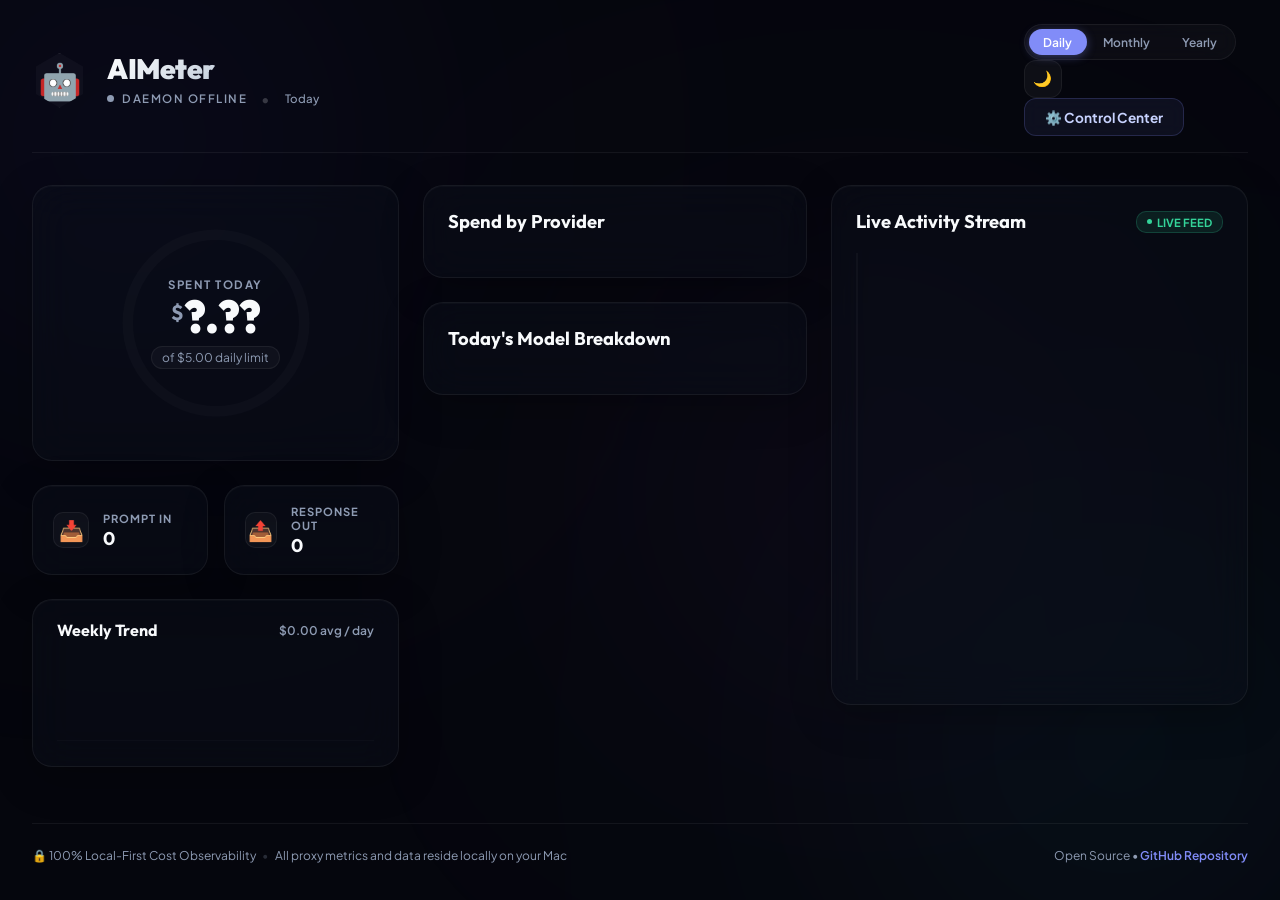
==== commit fb196d93: "feat: implement premium light theme support for web control center dashboard with state persistence" ====
--- a/index.html
+++ b/index.html
@@ -38,6 +38,7 @@
                     <button id="timeframe-month" class="timeframe-btn">Monthly</button>
                     <button id="timeframe-year" class="timeframe-btn">Yearly</button>
                 </div>
+                <button id="themeToggleBtn" class="btn-theme" title="Toggle Light/Dark Theme" style="background: rgba(255,255,255,0.04); border: 1px solid var(--card-border); border-radius: 12px; padding: 0.6rem 0.85rem; cursor: pointer; color: var(--text-main); font-size: 0.95rem; transition: var(--transition-premium); display: flex; align-items: center; justify-content: center; height: 38px; width: 38px;">🌙</button>
                 <button id="toggleSettingsBtn" class="btn btn-glass-primary">⚙️ Control Center</button>
             </div>
         </header>
--- a/index.css
+++ b/index.css
@@ -996,3 +996,127 @@
     flex-direction: column;
     gap: 0.75rem;
 }
+
+/* Light Theme Styling Overrides */
+body.light-theme {
+    --bg-void: #f3f4f6;
+    --card-fill: rgba(255, 255, 255, 0.75);
+    --card-border: rgba(0, 0, 0, 0.08);
+    --card-border-glow: rgba(99, 102, 241, 0.08);
+    
+    --text-main: #0f172a;
+    --text-muted: #4b5563;
+    
+    --color-primary: #4f46e5;
+    --color-primary-glow: rgba(79, 70, 229, 0.15);
+    
+    --color-success: #10b981;
+    --color-success-glow: rgba(16, 185, 129, 0.15);
+    
+    --color-warning: #d97706;
+    --color-warning-glow: rgba(217, 119, 6, 0.15);
+    
+    --color-danger: #ef4444;
+    --color-danger-glow: rgba(239, 68, 68, 0.15);
+}
+
+body.light-theme .orb {
+    mix-blend-mode: multiply !important;
+    opacity: 0.04 !important;
+}
+
+body.light-theme input[type="number"],
+body.light-theme input[type="text"],
+body.light-theme .form-select {
+    background: rgba(255, 255, 255, 0.9) !important;
+    border-color: rgba(0, 0, 0, 0.1) !important;
+    color: #0f172a !important;
+}
+
+body.light-theme input[type="number"]::placeholder,
+body.light-theme input[type="text"]::placeholder {
+    color: #9ca3af !important;
+}
+
+body.light-theme .drawer-panel {
+    background: rgba(255, 255, 255, 0.95) !important;
+    border-left: 1px solid rgba(0, 0, 0, 0.08) !important;
+}
+
+body.light-theme .card {
+    background: rgba(255, 255, 255, 0.7) !important;
+    border-color: rgba(0, 0, 0, 0.07) !important;
+    box-shadow: 0 4px 30px rgba(0, 0, 0, 0.02) !important;
+}
+
+body.light-theme .node-card {
+    background: rgba(0, 0, 0, 0.02) !important;
+    border-color: rgba(0, 0, 0, 0.04) !important;
+}
+
+body.light-theme .dial-wrapper {
+    background: radial-gradient(circle, rgba(0,0,0,0.01) 0%, rgba(0,0,0,0.03) 100%) !important;
+}
+
+body.light-theme .track-bg {
+    stroke: rgba(0, 0, 0, 0.06) !important;
+}
+
+body.light-theme .btn-glass-primary {
+    background: rgba(79, 70, 229, 0.06) !important;
+    border-color: rgba(79, 70, 229, 0.15) !important;
+    color: #4f46e5 !important;
+}
+
+body.light-theme .btn-glass-primary:hover {
+    background: rgba(79, 70, 229, 0.12) !important;
+    border-color: rgba(79, 70, 229, 0.25) !important;
+}
+
+body.light-theme .btn-theme {
+    background: rgba(0,0,0,0.03) !important;
+    border-color: rgba(0, 0, 0, 0.08) !important;
+}
+
+body.light-theme .btn-theme:hover {
+    background: rgba(0,0,0,0.06) !important;
+    border-color: rgba(0, 0, 0, 0.12) !important;
+}
+
+body.light-theme .timeframe-btn {
+    color: #4b5563 !important;
+}
+
+body.light-theme .timeframe-btn:hover {
+    color: #0f172a !important;
+}
+
+body.light-theme .timeframe-btn.active {
+    background: rgba(79, 70, 229, 0.1) !important;
+    color: #4f46e5 !important;
+}
+
+body.light-theme .drawer-panel .btn-close {
+    color: #4b5563 !important;
+}
+
+body.light-theme .drawer-panel .btn-close:hover {
+    color: #0f172a !important;
+}
+
+body.light-theme .drawer-table th {
+    color: #4b5563 !important;
+    border-bottom-color: rgba(0, 0, 0, 0.08) !important;
+}
+
+body.light-theme .drawer-table td {
+    border-bottom-color: rgba(0, 0, 0, 0.04) !important;
+}
+
+body.light-theme .timeline-node::before {
+    background: rgba(0, 0, 0, 0.1) !important;
+}
+
+body.light-theme .node-cost {
+    background: rgba(0, 0, 0, 0.03) !important;
+}
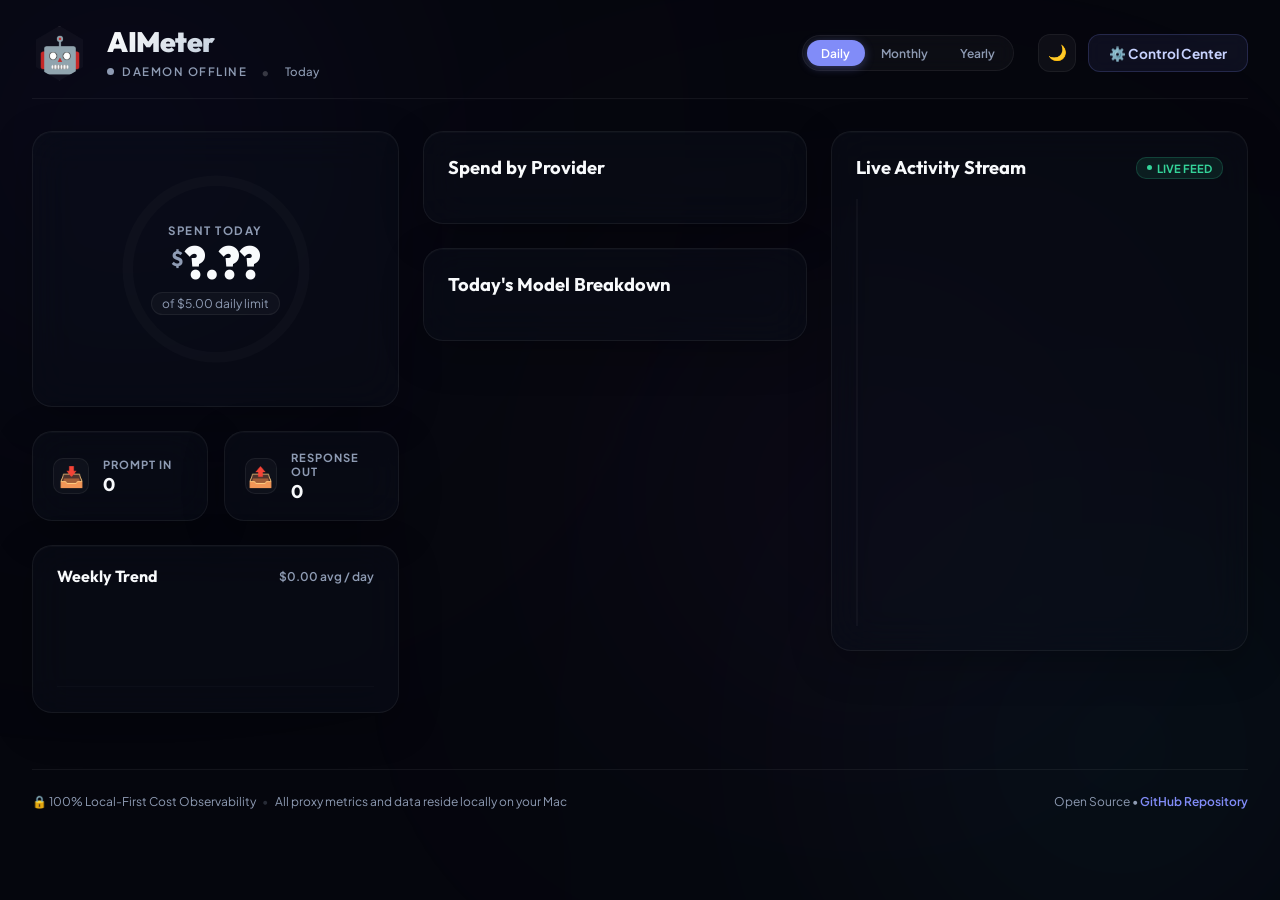
==== commit ad0713a5: "feat: implement update checker system querying GitHub releases in daemon with banners and dropdown n" ====
--- a/index.html
+++ b/index.html
@@ -43,6 +43,15 @@
             </div>
         </header>
 
+        <!-- Dynamic Update Notification Banner -->
+        <div id="updateBanner" class="update-banner" style="display: none; background: rgba(129, 140, 248, 0.12); border: 1px solid rgba(129, 140, 248, 0.25); border-radius: 14px; padding: 0.75rem 1.25rem; margin-bottom: 1.25rem; justify-content: space-between; align-items: center; font-size: 0.85rem; color: var(--text-main); font-weight: 600; backdrop-filter: blur(8px); animation: fadeIn 0.4s ease;">
+            <div style="display: flex; align-items: center; gap: 0.5rem;">
+                <span>⚡</span>
+                <span>A new stable version of AIMeter is available: <strong id="updateVersionText" style="color: var(--color-primary);">v0.0.0</strong>!</span>
+            </div>
+            <a id="updateLink" href="#" target="_blank" class="btn btn-glass-primary" style="padding: 0.4rem 0.85rem; font-size: 0.75rem; border-radius: 8px; font-weight: 700; text-decoration: none;">Get Update</a>
+        </div>
+
         <!-- 3-Column Dashboard Layout -->
         <main class="hub-grid">
             <!-- Left: Hero Analytics (Budget & Trend) -->
--- a/index.css
+++ b/index.css
@@ -274,6 +274,7 @@
     display: flex;
     align-items: center;
     justify-content: center;
+    border-radius: 50%;
 }
 
 .radial-svg {
@@ -1120,3 +1121,15 @@
 body.light-theme .node-cost {
     background: rgba(0, 0, 0, 0.03) !important;
 }
+
+.header-actions {
+    display: flex;
+    align-items: center;
+    gap: 0.75rem;
+}
+
+body.light-theme .brand-info h1 {
+    background: linear-gradient(135deg, #0f172a 0%, #1e1b4b 100%) !important;
+    -webkit-background-clip: text !important;
+    -webkit-text-fill-color: transparent !important;
+}
